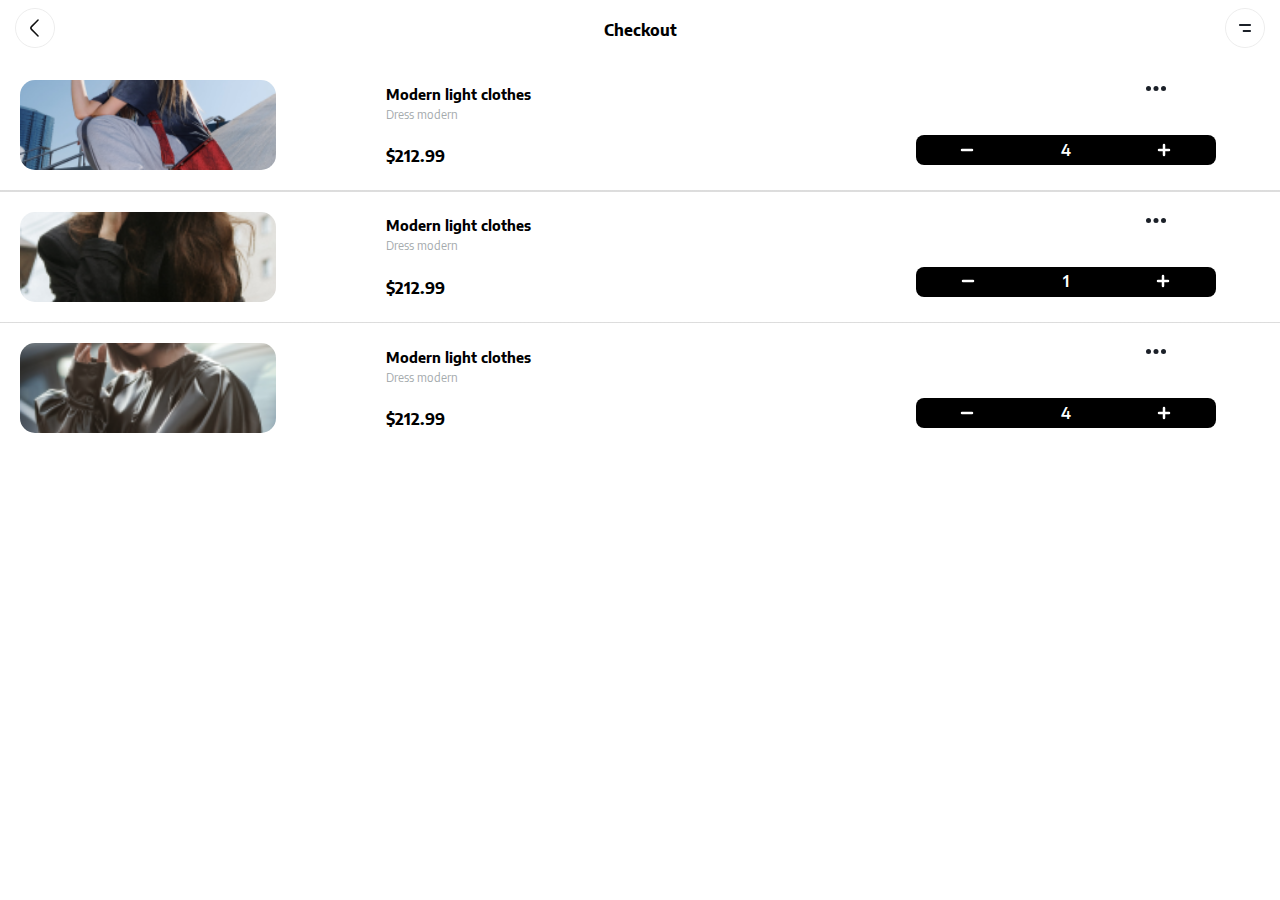
==== views/checkout.html @ 2a09970e "feat: :lipstick: Creacion de la seccion de compra en checkout" ====
<!DOCTYPE html>
<html lang="en">
<head>
    <meta charset="UTF-8">
    <meta name="viewport" content="width=device-width, initial-scale=1.0">
    <title>Checkout</title>
    <link rel="stylesheet" href="../css/checkout.css">
</head>
<body>
    <header class="header">
        <div class="header__login">
            <img src="../storage/img/back.svg">
        </div>
        <div class="header__information">
            <span>Checkout</span>
        </div>
        <div class="header__login">
            <img src="../storage/img/Menu.svg">
        </div>
        </header>
        <section class="olip">
            <section class="oli">
                <div class="elem_compr">
                    <img src="../storage/img/img3.png">
                </div>  
                <div class="texto">
                <h5>Modern light clothes</h5> 
                <small>Dress modern</small>
                <h4>$212.99</h4>
                </div>
            </section>
            <section class="olip2">
                <div class="oli2">
                    <div class="circles">
                        <img src="../storage/img/circles.svg">
                    </div>
                    </div>
                <div class="oli3">
                    <div class="cuadro">
                        <img src="../storage/img/minuswhite.svg">
                        <span>4</span>
                        <img src="../storage/img/pluswhite.svg">
                        </div>
                    </div>
        </section>
    </section>
        <hr>
        <section class="olip">
            <section class="oli">
                <div class="elem_compr">
                    <img src="../storage/img/img1.png">
                </div>  
                <div class="texto">
                <h5>Modern light clothes</h5> 
                <small>Dress modern</small>
                <h4>$212.99</h4>
                </div>
            </section>
            <section class="olip2">
                <div class="oli2">
                    <div class="circles">
                        <img src="../storage/img/circles.svg">
                    </div>
                    </div>
                <div class="oli3">
                    <div class="cuadro">
                        <img src="../storage/img/minuswhite.svg">
                        <span>1</span>
                        <img src="../storage/img/pluswhite.svg">
                        </div>
                    </div>
        </section>
    </section>
        <hr>
        <section class="olip">
        <section class="oli">
            <div class="elem_compr">
                <img src="../storage/img/img2.png">
            </div>  
            <div class="texto">
            <h5>Modern light clothes</h5> 
            <small>Dress modern</small>
            <h4>$212.99</h4>
            </div>
        </section>
        <section class="olip2">
            <div class="oli2">
                <div class="circles">
                    <img src="../storage/img/circles.svg">
                </div>
                </div>
            <div class="oli3">
                <div class="cuadro">
                    <img src="../storage/img/minuswhite.svg">
                    <span>4</span>
                    <img src="../storage/img/pluswhite.svg">
                    </div>
                </div>
    </section>
</section>
</body>
</html>
---- css/checkout.css ----
@import url(variables.css);
*{
    padding: 0;
    margin: 0;
    font-family: "EncodeSans-Regular";
    box-sizing: border-box;
}

.header {
    /* background: red; */
    padding: var(--space-layout-padding-lr);
    display: flex;
    flex-direction: row;
    justify-content: space-between;
    align-items: center;
    height: 60px;
}
.header__information span{
    font-family: "EncodeSans-Bold";
}

.oli{
    display:flex;
    width:70%;
    justify-content: space-between;
    padding:5px;
    /* background: green; */
}

.olip2{
    display:flex;
    flex-direction: column;
    width:30%;
    height:10vh;
    /* background: rgb(0, 255, 136); */
}

.oli2{
    width:100%;
    height:100%;
    /* background: rgb(204, 255, 0); */
}

.oli3{
    width:80%;
    margin-left: 2vw;
    height:50%;
    background: rgb(0, 0, 0);
    border-radius: 8px;

}

.olip{
    display:flex;
    width:100%;
    /* background: rgb(0, 23, 128); */
    padding:15px
}

.texto{
    margin-top: 0.5vh;
}

.texto h5{
    font-size: 1.6vh;
    margin-left: -39vw;
    font-family: "EncodeSans-Bold";
}

.texto small{
    font-size: 1.3vh;
    color:var(--color-3);
    margin-left: -39vw;
}

.texto h4{
    margin-top: 2.5vh;
    font-size: 1.8vh;
    margin-left: -39vw;
    font-family: "EncodeSans-Bold";
}
.elem_compr {
    width:var(--layout-imagen-width-checkout);
    height:var(--layout-imagen-height-checkout);
    border-radius: 15px;
    overflow: hidden;
    /* background: green; */
}

.elem_compr img{
    width:var(--layout-imagen-width-checkout);
    height:var(--layout-imagen-height-checkout);
    object-fit: cover;
}

hr {
    border:0;
    height: 1.5px;
    background-image: linear-gradient(to right, rgba(84, 84, 84, 0.2), rgba(84, 84, 84, 0.2), rgba(84, 84, 84, 0.2));
}

.circles{
    width: 20px;
    height: 40px;
    overflow: hidden;
    margin-left: 20vw;
}

.circles img{
    width:100%;
}

.barra_abajo img{
    margin-top:5vh
}

.cuadro{
    display: flex;
    justify-content: space-around;
    margin-top: 0.5vh;
}

.cuadro span{
    font-family: "EncodeSans-SemiBold";
    color: white
}
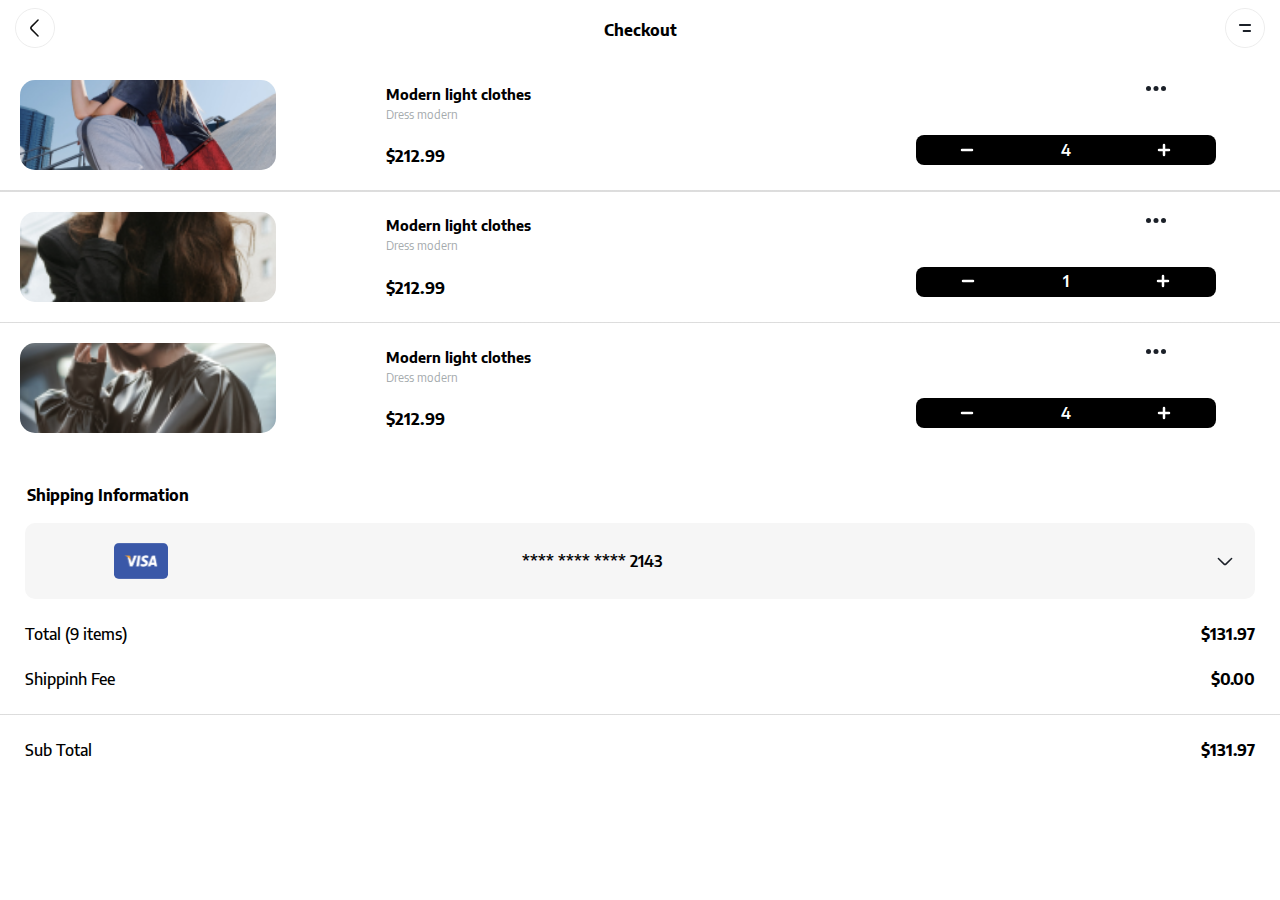
==== commit 5b31fb1c: "feat: :lipstick: Creacion de la seccion "Shipping Information"" ====
--- a/views/checkout.html
+++ b/views/checkout.html
@@ -98,5 +98,25 @@
                 </div>
     </section>
 </section>
+<h4>Shipping Information</h4>
+<section class="ship_info">
+    <img class ="visa" src="../storage/img/visa.svg">
+    <p>**** **** **** 2143</p>
+    <img src="../storage/img/arrow-down.svg">
+</section>
+
+<section class="pago">
+<span>Total (9 items)</span>
+<p>$131.97</p>
+</section>
+<section class="pago">
+    <span>Shippinh Fee</span>
+    <p>$0.00</p>
+    </section>
+    <hr>
+    <section class="pago">
+        <span>Sub Total</span>
+        <p>$131.97</p>
+        </section>
 </body>
 </html>--- a/css/checkout.css
+++ b/css/checkout.css
@@ -123,4 +123,46 @@
 .cuadro span{
     font-family: "EncodeSans-SemiBold";
     color: white
-}+}
+
+.ship_info{
+    display: flex;
+    justify-content: space-between;
+    background: var(--color-6);
+    border-radius: 10px;
+    padding: 20px;
+    margin:25px;
+    margin-top: 2vh;
+}
+
+.ship_info p{
+    margin-left: -21vw;
+    margin-top: 0.9vh;
+    font-family: "EncodeSans-SemiBold";
+}
+
+.visa{
+    width:15vw;
+    height:4vh
+}
+
+h4{
+    font-family: "EncodeSans-Bold";
+    margin-left: 3vh;
+    margin-top: 3.5vh;
+}
+
+.pago{
+    display:flex;
+    justify-content: space-between;
+    /* border: 1px solid black; */
+    margin:25px;
+}
+
+.pago span{
+    font-family: "EncodeSans-Medium";
+}
+
+.pago p{
+    font-family: "EncodeSans-Bold";
+}
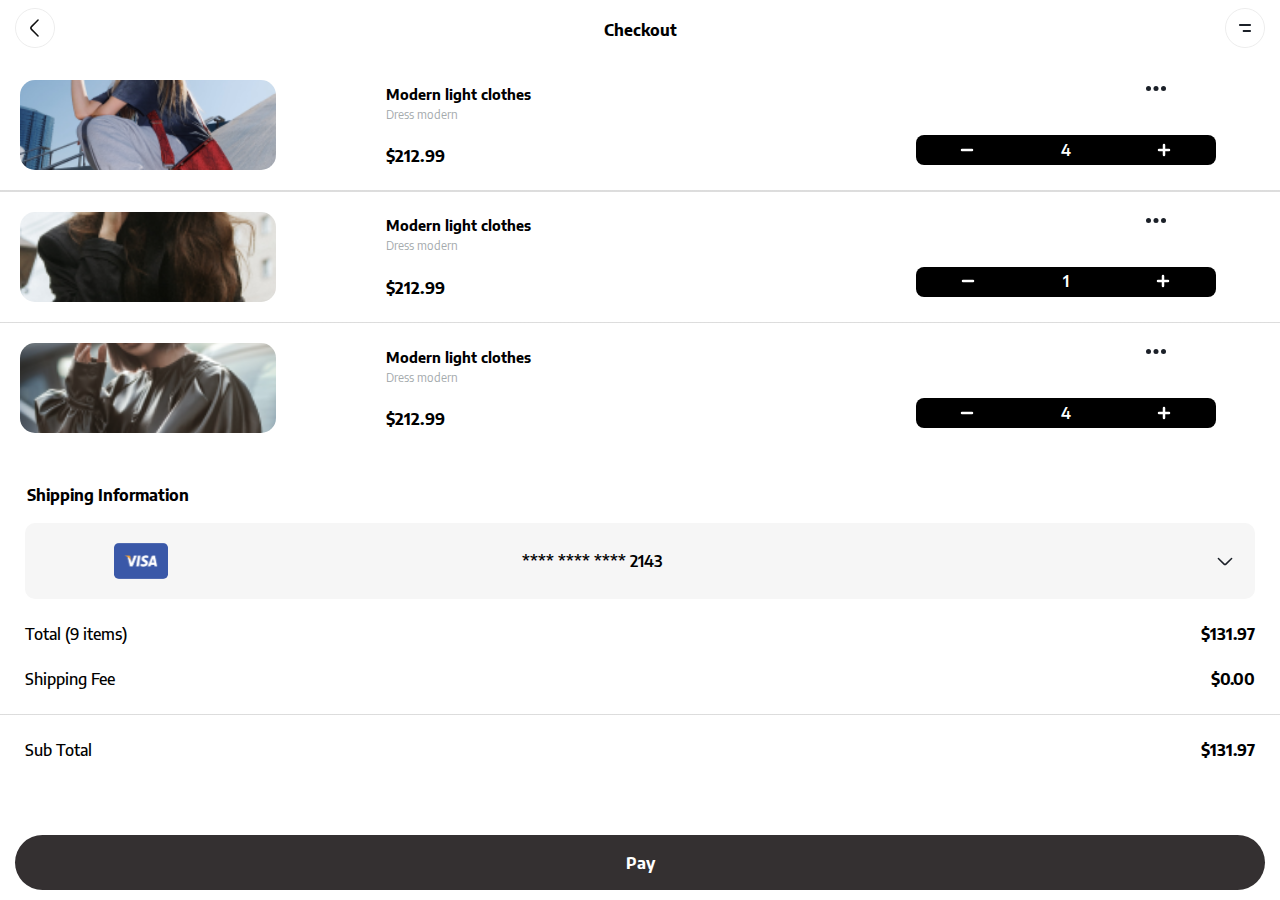
==== commit 5fe568ef: "feat: :lipstick: Generacion del footer en el modulo checkout" ====
--- a/views/checkout.html
+++ b/views/checkout.html
@@ -110,7 +110,7 @@
 <p>$131.97</p>
 </section>
 <section class="pago">
-    <span>Shippinh Fee</span>
+    <span>Shipping Fee</span>
     <p>$0.00</p>
     </section>
     <hr>
@@ -118,5 +118,10 @@
         <span>Sub Total</span>
         <p>$131.97</p>
         </section>
+        <footer class="footer">
+            <ul class="footer__ul">
+                <span>Pay</span>
+            </ul>
+        </footer>
 </body>
 </html>--- a/css/checkout.css
+++ b/css/checkout.css
@@ -166,3 +166,28 @@
 .pago p{
     font-family: "EncodeSans-Bold";
 }
+
+.footer{
+    /* background: red; */
+    position: fixed;
+    bottom: 10px;
+    width: 100%;
+    padding: var(--space-layout-padding-lr);
+}
+.footer__ul{
+    background: var(--color-7);
+    height: 55px;
+    display: flex;
+    align-items: center;
+    border-radius: 40px;
+}
+
+.footer__ul span{
+    display: flex;
+    justify-content: center;
+    width: 100%;
+    /* background: red; */
+    text-decoration: none;
+    color: var(--color-5);
+    font-family: "EncodeSans-Bold";
+}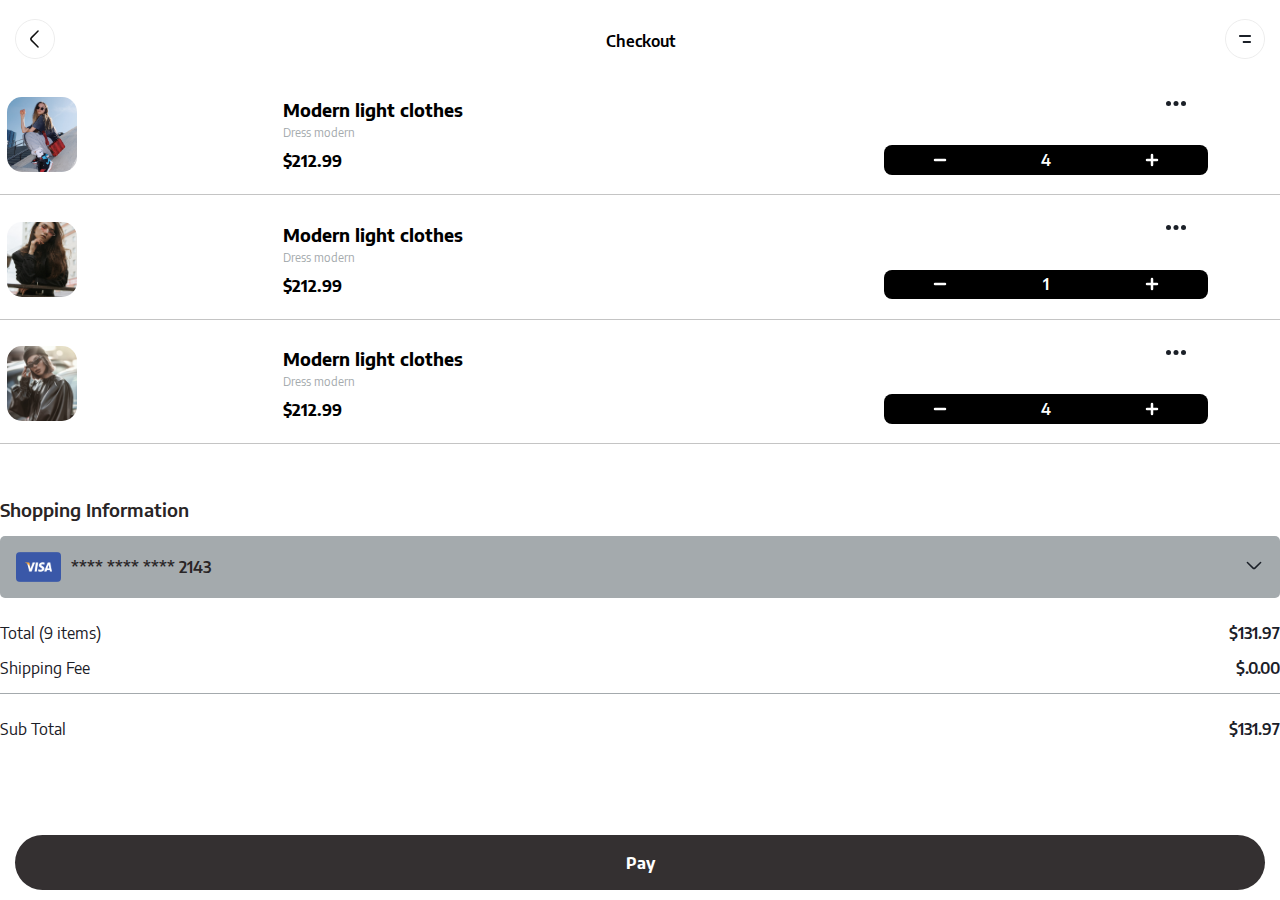
==== commit c9a3d0e9: "feat: :boom: Cambios importantes a la estructura del checkout" ====
--- a/views/checkout.html
+++ b/views/checkout.html
@@ -8,13 +8,15 @@
 </head>
 <body>
     <header class="header">
-        <div class="header__login">
+        <div class="imgsmod">
+        <a href="../views/detail.html">
             <img src="../storage/img/back.svg">
-        </div>
+        </a>
+    </div>
         <div class="header__information">
             <span>Checkout</span>
         </div>
-        <div class="header__login">
+        <div class="imgsmod">
             <img src="../storage/img/Menu.svg">
         </div>
         </header>
@@ -44,7 +46,7 @@
                     </div>
         </section>
     </section>
-        <hr>
+        <!-- <hr> -->
         <section class="olip">
             <section class="oli">
                 <div class="elem_compr">
@@ -71,7 +73,7 @@
                     </div>
         </section>
     </section>
-        <hr>
+        <!-- <hr> -->
         <section class="olip">
         <section class="oli">
             <div class="elem_compr">
@@ -98,26 +100,52 @@
                 </div>
     </section>
 </section>
-<h4>Shipping Information</h4>
-<section class="ship_info">
-    <img class ="visa" src="../storage/img/visa.svg">
-    <p>**** **** **** 2143</p>
-    <img src="../storage/img/arrow-down.svg">
+<section class="section__Shopping">
+    <article class="Shopping__title">
+        <h3>Shopping Information</h3>
+    </article>
+    <article class="section__card">
+        <div class="dropdown">
+            <div class="dropdown__button">
+                <div class="shopping__card">
+                    <img src="../storage/img/visa.svg">
+                    <label>**** **** **** 2143</label>
+                </div>
+                <div class="shopping__option">
+                    <img src="../storage/img/arrow-down.svg">
+                </div>
+            </div>
+            <div class="dropdown__content">
+                <div class="shopping__card">
+                    <img src="../storage/img/visa.svg">
+                    <label>**** **** **** 2143</label>
+                </div>
+                <div class="shopping__card">
+                    <img src="../storage/img/visa.svg">
+                    <label>**** **** **** 2143</label>
+                </div>
+                <div class="shopping__card">
+                    <img src="../storage/img/visa.svg">
+                    <label>**** **** **** 2143</label>
+                </div>
+            </div>
+          </div>
+    </article>
+    <article class="section__bill">
+        <div class="bill__total">
+            <label>Total (9 items)</label>
+            <span>$131.97</span>
+        </div>
+        <div class="bill__fee">
+            <label>Shipping Fee</label>
+            <span>$.0.00</span>
+        </div>
+        <div class="bill__subtotal">
+            <label>Sub Total</label>
+            <span>$131.97</span>
+        </div>
+    </article>
 </section>
-
-<section class="pago">
-<span>Total (9 items)</span>
-<p>$131.97</p>
-</section>
-<section class="pago">
-    <span>Shipping Fee</span>
-    <p>$0.00</p>
-    </section>
-    <hr>
-    <section class="pago">
-        <span>Sub Total</span>
-        <p>$131.97</p>
-        </section>
         <footer class="footer">
             <ul class="footer__ul">
                 <span>Pay</span>
--- a/css/checkout.css
+++ b/css/checkout.css
@@ -1,6 +1,6 @@
 @import url(variables.css);
 *{
-    padding: 0;
+    padding:0;
     margin: 0;
     font-family: "EncodeSans-Regular";
     box-sizing: border-box;
@@ -14,37 +14,49 @@
     justify-content: space-between;
     align-items: center;
     height: 60px;
+    margin-top: 1.2vh;
 }
 .header__information span{
-    font-family: "EncodeSans-Bold";
+    font-family: "EncodeSans-SemiBold";
+}
+
+.imgmod img{
+    width: var(--layout-imagen-width-checkout);
+    height:var(--layout-imagen-height-checkout)
 }
 
 .oli{
     display:flex;
     width:70%;
-    justify-content: space-between;
-    padding:5px;
+    height:20%;
+    justify-content: space-between;
+    padding-top:12px;
+    padding-left: 10px;
+    padding-bottom:12px;
+    margin-top: 0.5vh;
+    margin-left: -2vh;
     /* background: green; */
 }
 
 .olip2{
     display:flex;
     flex-direction: column;
-    width:30%;
-    height:10vh;
+    width:40%;
+    height:10.9vh;
     /* background: rgb(0, 255, 136); */
+    margin-top: 0.5vh;
 }
 
 .oli2{
     width:100%;
-    height:100%;
+    height:61%;
     /* background: rgb(204, 255, 0); */
 }
 
 .oli3{
-    width:80%;
-    margin-left: 2vw;
-    height:50%;
+    width:70%;
+    margin-left: 6vw;
+    height:30%;
     background: rgb(0, 0, 0);
     border-radius: 8px;
 
@@ -54,29 +66,32 @@
     display:flex;
     width:100%;
     /* background: rgb(0, 23, 128); */
-    padding:15px
+    border-bottom: 1.5px solid rgb(196, 196, 196);
+    padding:10px;
+    margin-right:10px;
+    padding-left: 15px;
 }
 
 .texto{
-    margin-top: 0.5vh;
+    margin-top: 0.1vh;
 }
 
 .texto h5{
-    font-size: 1.6vh;
-    margin-left: -39vw;
+    font-size: 2vh;
+    margin-left: -41vw;
     font-family: "EncodeSans-Bold";
 }
 
 .texto small{
     font-size: 1.3vh;
     color:var(--color-3);
-    margin-left: -39vw;
+    margin-left: -41vw;
 }
 
 .texto h4{
-    margin-top: 2.5vh;
+    margin-top: 1vh;
     font-size: 1.8vh;
-    margin-left: -39vw;
+    margin-left:  -41vw;
     font-family: "EncodeSans-Bold";
 }
 .elem_compr {
@@ -103,7 +118,8 @@
     width: 20px;
     height: 40px;
     overflow: hidden;
-    margin-left: 20vw;
+    margin-left: 28vw;
+    margin-top: 0.5vh;
 }
 
 .circles img{
@@ -125,46 +141,129 @@
     color: white
 }
 
-.ship_info{
-    display: flex;
-    justify-content: space-between;
-    background: var(--color-6);
-    border-radius: 10px;
-    padding: 20px;
-    margin:25px;
-    margin-top: 2vh;
-}
-
-.ship_info p{
-    margin-left: -21vw;
-    margin-top: 0.9vh;
-    font-family: "EncodeSans-SemiBold";
-}
-
-.visa{
-    width:15vw;
-    height:4vh
-}
-
-h4{
-    font-family: "EncodeSans-Bold";
-    margin-left: 3vh;
-    margin-top: 3.5vh;
-}
-
-.pago{
-    display:flex;
-    justify-content: space-between;
-    /* border: 1px solid black; */
-    margin:25px;
-}
-
-.pago span{
-    font-family: "EncodeSans-Medium";
-}
-
-.pago p{
-    font-family: "EncodeSans-Bold";
+.section__Shopping{
+    /* background: red; */
+    margin-top: 6vh;
+}
+.Shopping__title{
+    /* background: blue; */
+    margin-bottom: 15px;
+}
+.Shopping__title h3{
+    color: var(--color-1);
+    font-family: "EncodeSans-SemiBold";
+}
+
+.section__card{
+    /* background: red; */
+    margin-bottom: 15px;
+}
+.dropdown {
+    position: relative;
+    display: inline-block;
+    width: 100%;
+}
+.dropdown__button {
+    background-color: var(--color-3);
+    border-radius: 5px;
+    width: 100%;
+    color: var(--color-1);
+    padding: 16px;
+    font-size: 16px;
+    cursor: pointer;
+    display: flex;
+    align-items: center;
+    justify-content: space-between;
+}
+.shopping__card{
+    display: flex;
+    align-items: center;
+    gap: 10px;
+}
+.shopping__card label{
+    font-family: "EncodeSans-SemiBold";
+}
+/* .shopping__card img{
+    transform: rotate(272deg);
+} */
+.dropdown__content {
+    display: none;
+    position: absolute;
+    background-color: var(--color-5);
+    box-shadow: 0px 0px 10px 0px rgba(0, 0, 0, 0.2);
+    z-index: 1;
+    border-bottom-left-radius: 5px;
+    border-bottom-right-radius: 5px;
+}
+.dropdown__content div:last-child{
+    border-bottom-left-radius: 5px;
+    border-bottom-right-radius: 5px;
+}
+.dropdown__content div {
+    color: var(--color-1);
+    padding: 12px 16px;
+    display: block;
+}
+
+.dropdown__content div:hover {
+    background-color: var(--color-1);
+    color: var(--color-5);
+    cursor: pointer;
+}
+
+.dropdown:hover .dropdown__content {
+    display: block;
+    width: 100%
+}
+
+.dropdown:hover .dropdown__button {
+    background-color: var(--color-1);
+    color: var(--color-5);
+    border-bottom-left-radius: 0;
+    border-bottom-right-radius: 0;
+}
+.dropdown:hover .dropdown__button .shopping__option{
+    filter: invert(1);
+}
+.section__bill {
+    /* background: red; */
+    margin-top: 25px;
+}
+.section__bill span{
+    font-family: "EncodeSans-SemiBold";
+}
+.bill__total {
+    /* background: blue; */
+    display: flex;
+    justify-content: space-between;
+    margin-bottom: 15px;
+}
+.bill__fee {
+    /* background: violet; */
+    display: flex;
+    justify-content: space-between;
+    margin-bottom: 25px;
+    padding-bottom: 15px;
+    border-bottom-width: 1px;
+    border-bottom-style: solid;
+    border-bottom-color: var(--color-3);
+}
+.bill__subtotal {
+    /* background: green; */
+    display: flex;
+    justify-content: space-between;
+    margin-bottom: 15px;
+}
+.bill__total label,
+.bill__fee label,
+.bill__subtotal label{
+    color: var(--color-2);
+}
+.bill__total span,
+.bill__fee span,
+.bill__subtotal span{
+    color: var(--color-2);
+    font-family: "EncodeSans-SemiBold";
 }
 
 .footer{
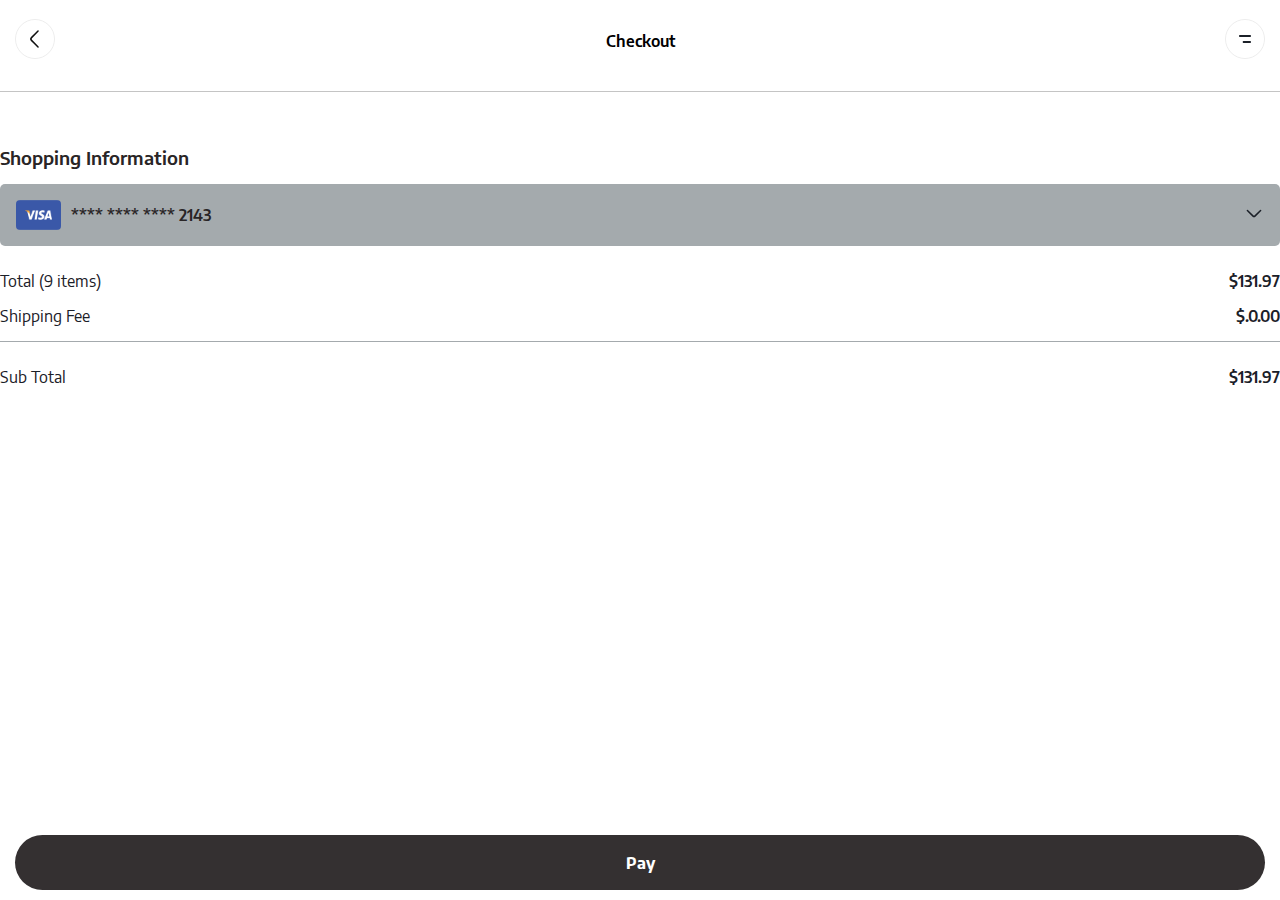
==== commit becf637b: "feat: :construction: Intento de realizacion de importacion de elementos a checkout" ====
--- a/views/checkout.html
+++ b/views/checkout.html
@@ -5,6 +5,7 @@
     <meta name="viewport" content="width=device-width, initial-scale=1.0">
     <title>Checkout</title>
     <link rel="stylesheet" href="../css/checkout.css">
+    <script type="module" src="../js/checkout.js" defer></script>
 </head>
 <body>
     <header class="header">
@@ -20,8 +21,8 @@
             <img src="../storage/img/Menu.svg">
         </div>
         </header>
-        <section class="olip">
-            <section class="oli">
+        <section id="productAdded" class="olip">
+            <!-- <section class="oli">
                 <div class="elem_compr">
                     <img src="../storage/img/img3.png">
                 </div>  
@@ -46,7 +47,7 @@
                     </div>
         </section>
     </section>
-        <!-- <hr> -->
+        <hr>
         <section class="olip">
             <section class="oli">
                 <div class="elem_compr">
@@ -73,7 +74,7 @@
                     </div>
         </section>
     </section>
-        <!-- <hr> -->
+        <hr>
         <section class="olip">
         <section class="oli">
             <div class="elem_compr">
@@ -98,7 +99,7 @@
                     <img src="../storage/img/pluswhite.svg">
                     </div>
                 </div>
-    </section>
+    </section> -->
 </section>
 <section class="section__Shopping">
     <article class="Shopping__title">
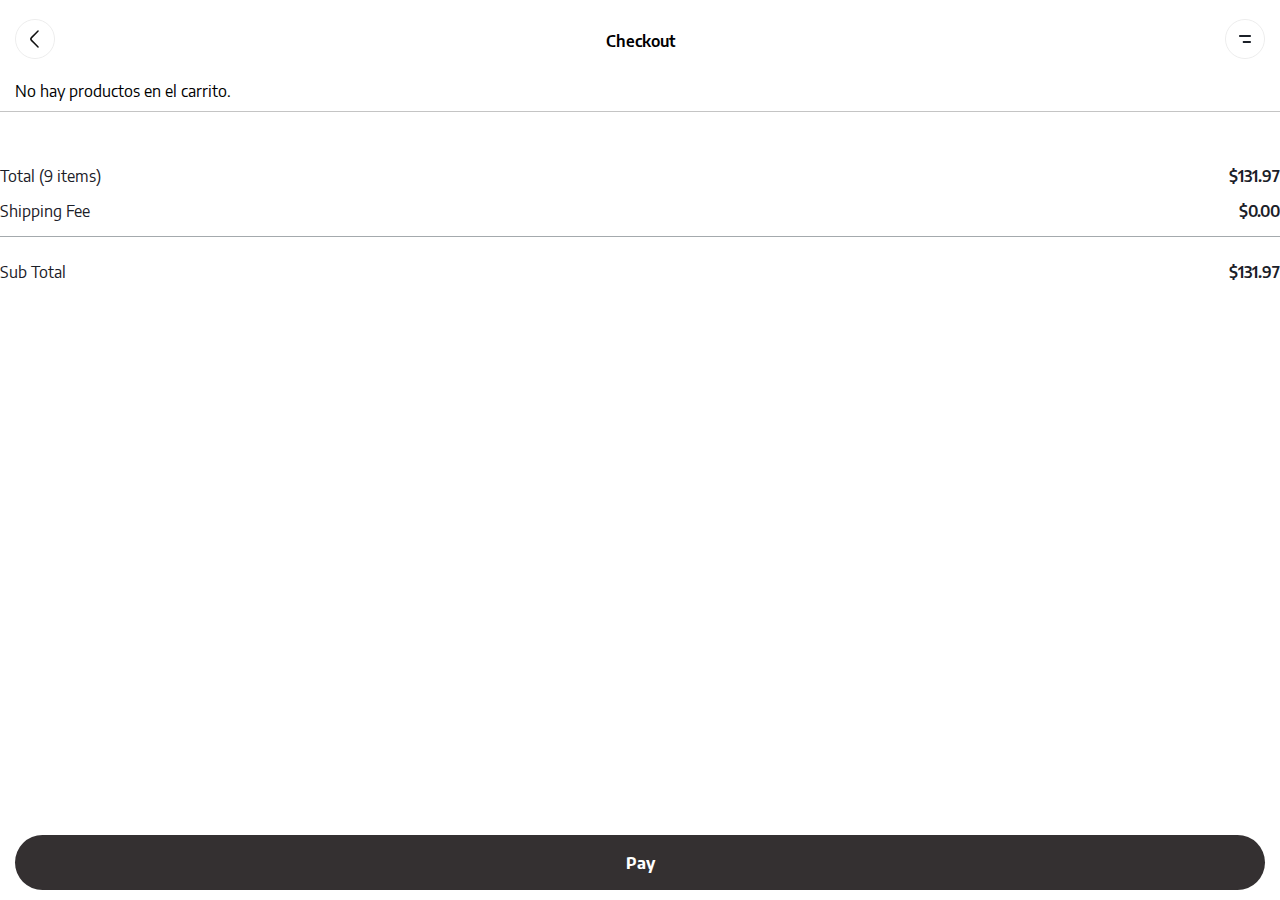
==== commit 00bdf42e: "feat: :clown_face: Intento de arreglo a elementos que no se mandan al checkout" ====
--- a/views/checkout.html
+++ b/views/checkout.html
@@ -21,6 +21,7 @@
             <img src="../storage/img/Menu.svg">
         </div>
         </header>
+        <main class="main">
         <section id="productAdded" class="olip">
             <!-- <section class="oli">
                 <div class="elem_compr">
@@ -45,64 +46,10 @@
                         <img src="../storage/img/pluswhite.svg">
                         </div>
                     </div>
-        </section>
+        </section> -->
     </section>
-        <hr>
-        <section class="olip">
-            <section class="oli">
-                <div class="elem_compr">
-                    <img src="../storage/img/img1.png">
-                </div>  
-                <div class="texto">
-                <h5>Modern light clothes</h5> 
-                <small>Dress modern</small>
-                <h4>$212.99</h4>
-                </div>
-            </section>
-            <section class="olip2">
-                <div class="oli2">
-                    <div class="circles">
-                        <img src="../storage/img/circles.svg">
-                    </div>
-                    </div>
-                <div class="oli3">
-                    <div class="cuadro">
-                        <img src="../storage/img/minuswhite.svg">
-                        <span>1</span>
-                        <img src="../storage/img/pluswhite.svg">
-                        </div>
-                    </div>
-        </section>
-    </section>
-        <hr>
-        <section class="olip">
-        <section class="oli">
-            <div class="elem_compr">
-                <img src="../storage/img/img2.png">
-            </div>  
-            <div class="texto">
-            <h5>Modern light clothes</h5> 
-            <small>Dress modern</small>
-            <h4>$212.99</h4>
-            </div>
-        </section>
-        <section class="olip2">
-            <div class="oli2">
-                <div class="circles">
-                    <img src="../storage/img/circles.svg">
-                </div>
-                </div>
-            <div class="oli3">
-                <div class="cuadro">
-                    <img src="../storage/img/minuswhite.svg">
-                    <span>4</span>
-                    <img src="../storage/img/pluswhite.svg">
-                    </div>
-                </div>
-    </section> -->
-</section>
 <section class="section__Shopping">
-    <article class="Shopping__title">
+    <!-- <article class="Shopping__title">
         <h3>Shopping Information</h3>
     </article>
     <article class="section__card">
@@ -131,7 +78,7 @@
                 </div>
             </div>
           </div>
-    </article>
+    </article> -->
     <article class="section__bill">
         <div class="bill__total">
             <label>Total (9 items)</label>
@@ -139,7 +86,7 @@
         </div>
         <div class="bill__fee">
             <label>Shipping Fee</label>
-            <span>$.0.00</span>
+            <span>$0.00</span>
         </div>
         <div class="bill__subtotal">
             <label>Sub Total</label>
@@ -147,6 +94,7 @@
         </div>
     </article>
 </section>
+</main>
         <footer class="footer">
             <ul class="footer__ul">
                 <span>Pay</span>
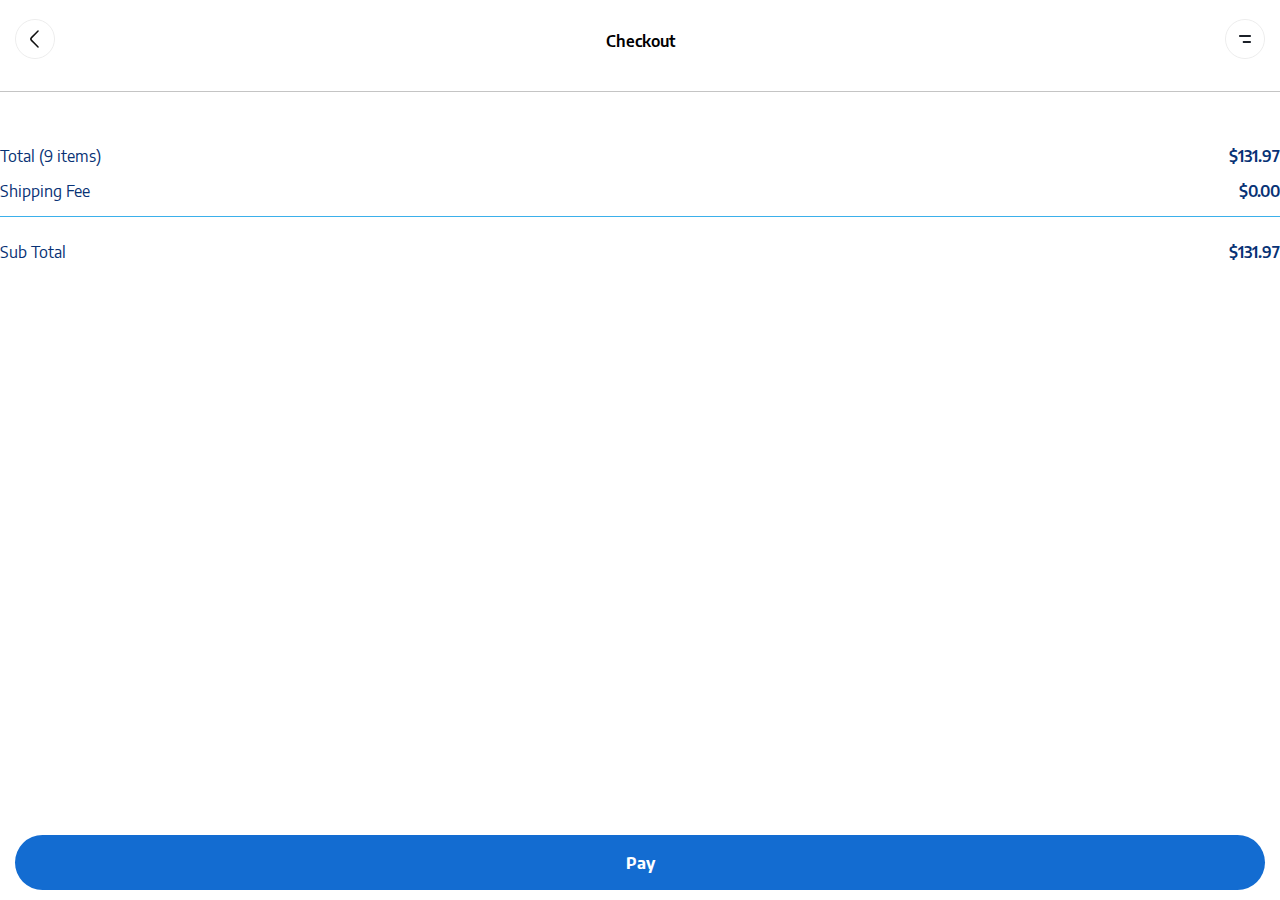
==== commit 80da462b: "feat: :lipstick: Cambios finales para funcionamiento parcial" ====
--- a/views/checkout.html
+++ b/views/checkout.html
@@ -8,9 +8,10 @@
     <script type="module" src="../js/checkout.js" defer></script>
 </head>
 <body>
+    <div id="loader" class="loader"></div>
     <header class="header">
         <div class="imgsmod">
-        <a href="../views/detail.html">
+        <a href="../index.html">
             <img src="../storage/img/back.svg">
         </a>
     </div>
--- a/css/checkout.css
+++ b/css/checkout.css
@@ -52,6 +52,27 @@
     height:61%;
     /* background: rgb(204, 255, 0); */
 }
+
+.loader {
+    border: 8px solid rgba(0, 0, 0, 0.3); /* Grosor y color del borde */
+    border-radius: 50%; /* Forma circular */
+    border-top: 8px solid #3498db; /* Color del borde superior */
+    width: 60px;
+    height: 60px;
+    animation: spin 1s linear infinite; /* Animación de rotación */
+    position: fixed;
+    top: 50%;
+    left: 50%;
+    transform: translate(-50%, -50%); /* Centrar el loader */
+    z-index: 1000; /* Asegura que esté sobre otros elementos */
+    display: none; /* Inicialmente oculto */
+}
+
+@keyframes spin {
+    0% { transform: rotate(0deg); }
+    100% { transform: rotate(360deg); }
+}
+
 
 .oli3{
     width:70%;
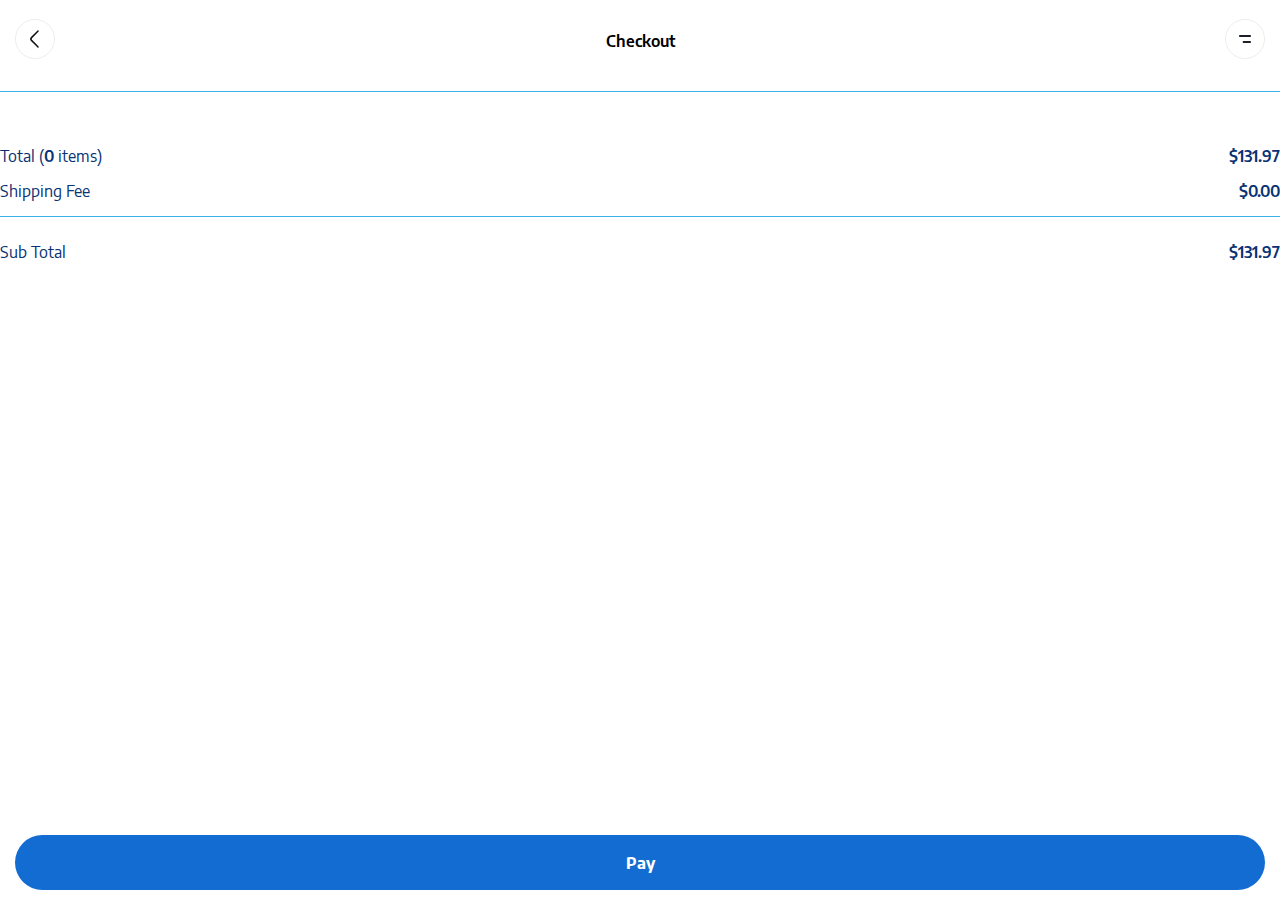
==== commit 086f676a: "feat: :construction: Intento de arreglo a funcionalidad de precios en checkout y almacenamiento" ====
--- a/views/checkout.html
+++ b/views/checkout.html
@@ -24,30 +24,32 @@
         </header>
         <main class="main">
         <section id="productAdded" class="olip">
-            <!-- <section class="oli">
-                <div class="elem_compr">
-                    <img src="../storage/img/img3.png">
-                </div>  
-                <div class="texto">
-                <h5>Modern light clothes</h5> 
-                <small>Dress modern</small>
-                <h4>$212.99</h4>
-                </div>
-            </section>
-            <section class="olip2">
-                <div class="oli2">
-                    <div class="circles">
-                        <img src="../storage/img/circles.svg">
+            <!-- <article class="product_detail">
+                <section class="oli">
+                    <div class="elem_compr">
+                        <img src="${info.product_photo}">
+                    </div>  
+                    <div class="texto">
+                        <h5>${info.product_title}</h5> 
+                        <small>⭐${info.product_star_rating ? dataUpdate.product_star_rating : "No Ratings"}</small>
+                        <h4>${info.product_price}</h4>
                     </div>
-                    </div>
-                <div class="oli3">
-                    <div class="cuadro">
-                        <img src="../storage/img/minuswhite.svg">
-                        <span>4</span>
-                        <img src="../storage/img/pluswhite.svg">
+                </section>
+                <section class="olip2">
+                    <div class="oli2">
+                        <div class="circles">
+                            <img src="../storage/img/circles.svg">
                         </div>
                     </div>
-        </section> -->
+                    <div class="oli3">
+                        <div class="cuadro">
+                            <img id ="decreaseButton2" src="../storage/img/minuswhite.svg">
+                            <span id="number2">${info.quantity}</span>
+                            <img id="increaseButton2" src="../storage/img/pluswhite.svg">
+                        </div>
+                    </div>
+                </section>
+                </article> -->
     </section>
 <section class="section__Shopping">
     <!-- <article class="Shopping__title">
@@ -82,8 +84,8 @@
     </article> -->
     <article class="section__bill">
         <div class="bill__total">
-            <label>Total (9 items)</label>
-            <span>$131.97</span>
+            <label>Total (<span id="items">0</span> items)</label>
+            <span id="totalPrice">$131.97</span>
         </div>
         <div class="bill__fee">
             <label>Shipping Fee</label>
@@ -91,7 +93,7 @@
         </div>
         <div class="bill__subtotal">
             <label>Sub Total</label>
-            <span>$131.97</span>
+            <span id="subtotal">$131.97</span>
         </div>
     </article>
 </section>
--- a/css/checkout.css
+++ b/css/checkout.css
@@ -78,7 +78,7 @@
     width:70%;
     margin-left: 6vw;
     height:30%;
-    background: rgb(0, 0, 0);
+    background: var(--color-2);
     border-radius: 8px;
 
 }
@@ -87,7 +87,7 @@
     display:flex;
     width:100%;
     /* background: rgb(0, 23, 128); */
-    border-bottom: 1.5px solid rgb(196, 196, 196);
+    border-bottom: 1.5px solid var(--color-3);
     padding:10px;
     margin-right:10px;
     padding-left: 15px;
@@ -100,6 +100,7 @@
 .texto h5{
     font-size: 2vh;
     margin-left: -41vw;
+    color:var(--color-1);
     font-family: "EncodeSans-Bold";
 }
 
@@ -112,6 +113,7 @@
 .texto h4{
     margin-top: 1vh;
     font-size: 1.8vh;
+    color:var(--color-4);
     margin-left:  -41vw;
     font-family: "EncodeSans-Bold";
 }
